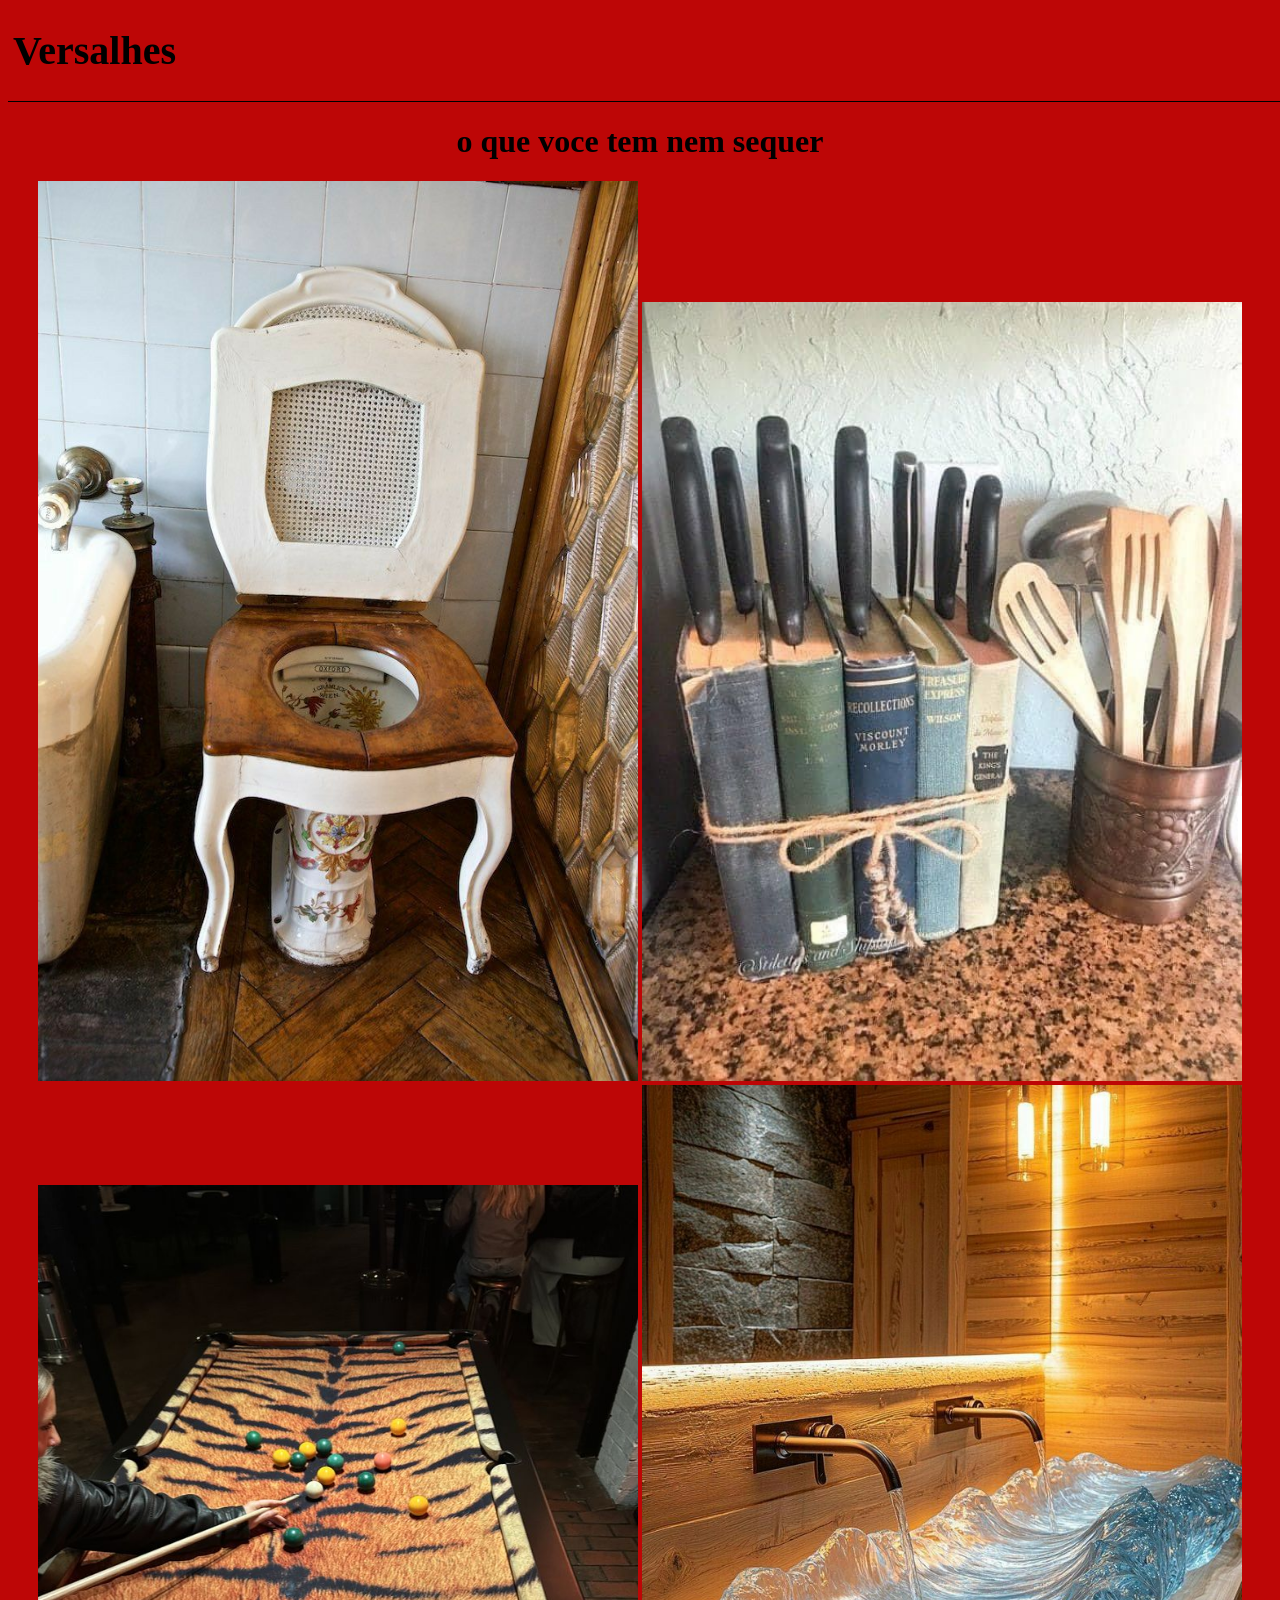
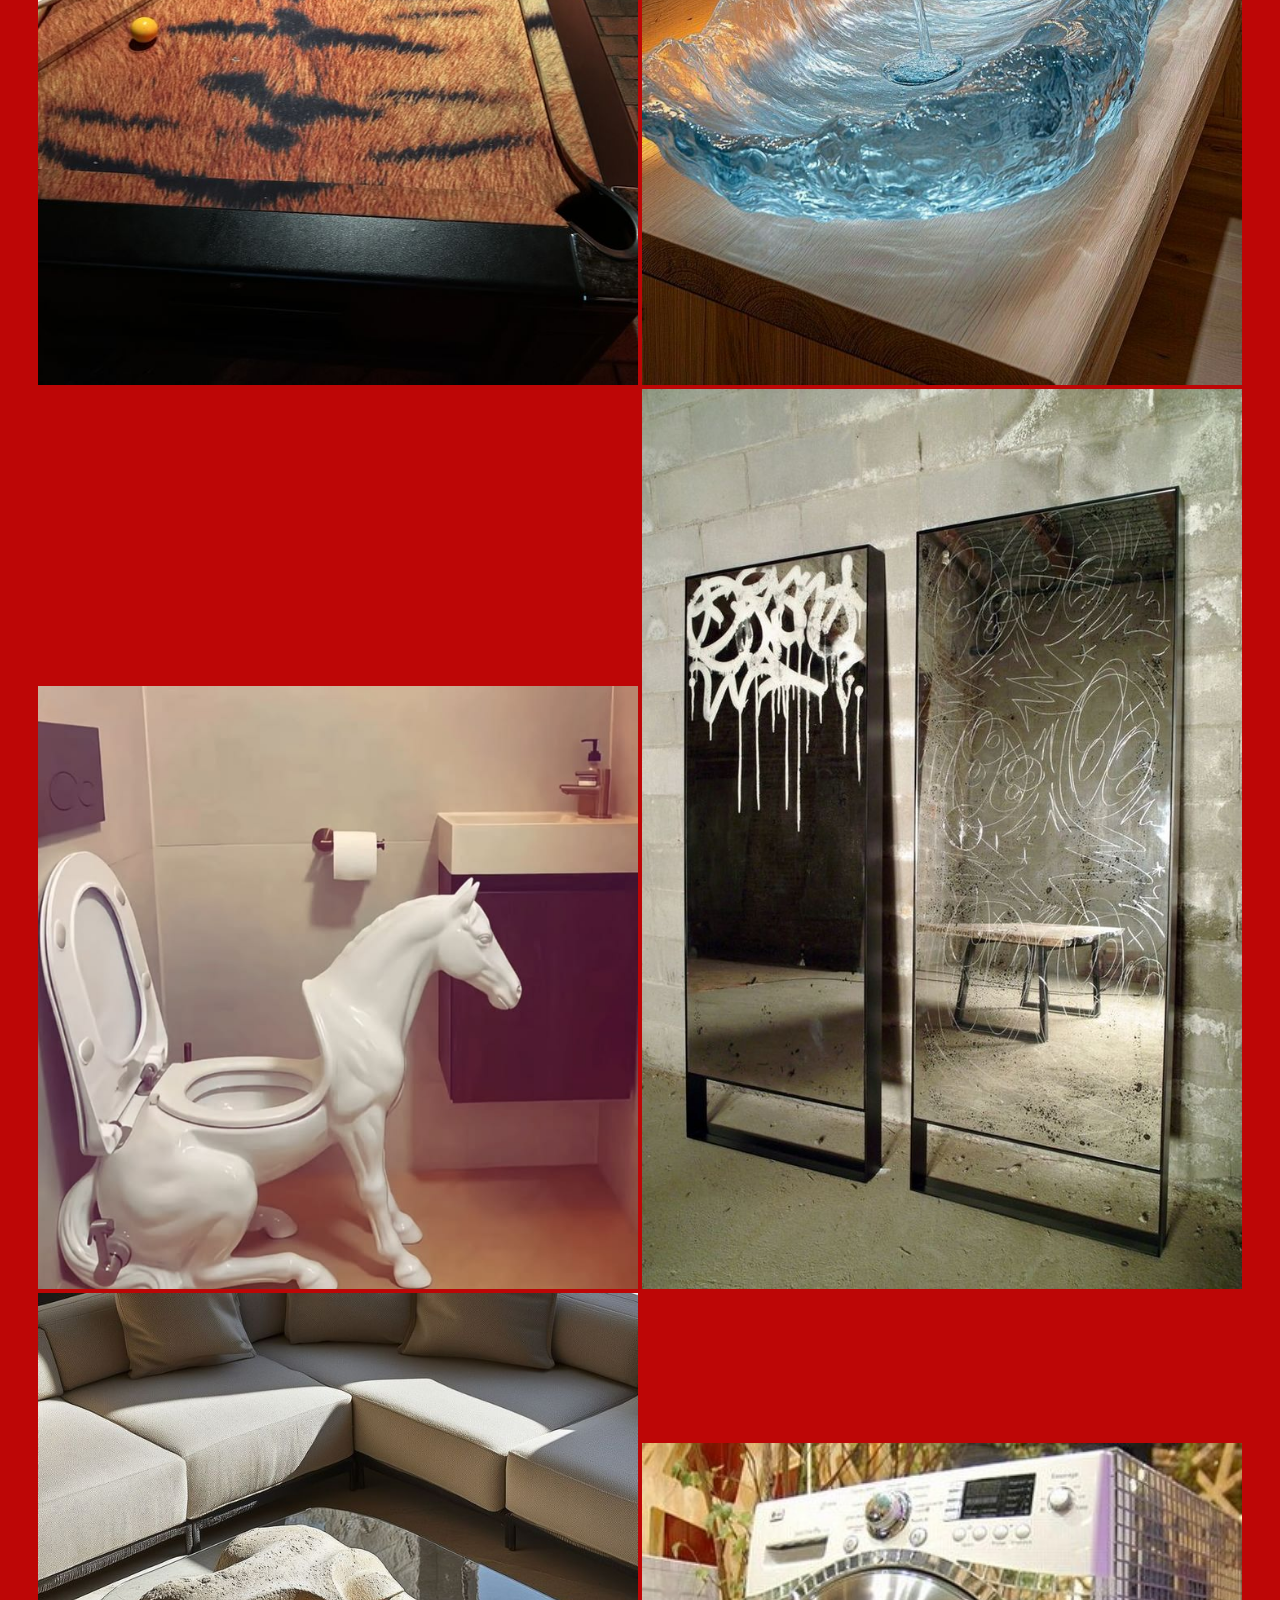
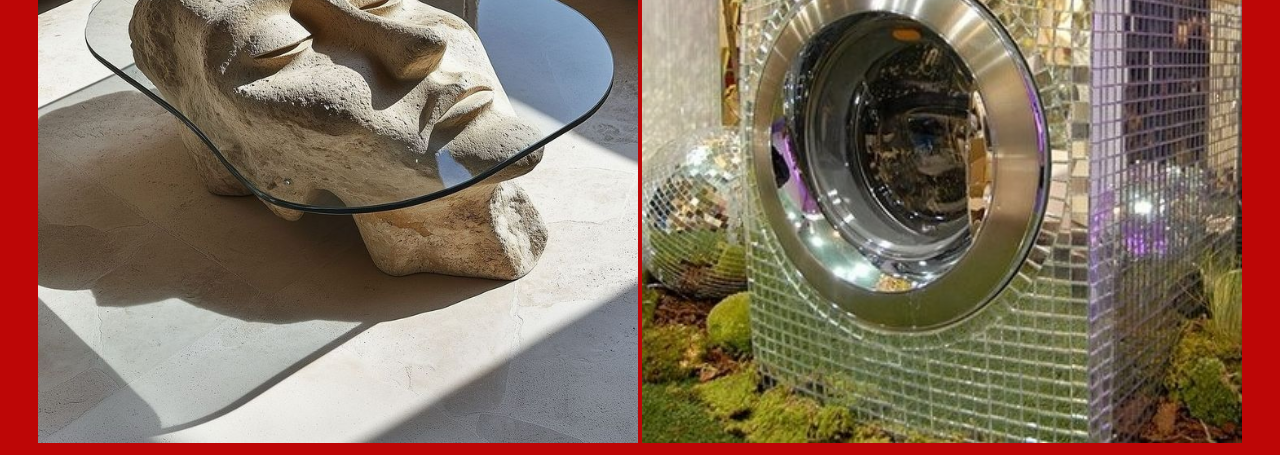
==== index.html @ f7c622b6 "first commit" ====
<!DOCTYPE html>
<html lang="en">
<head>
    <meta charset="UTF-8">
    <meta name="viewport" content="width=device-width, initial-scale=1.0">
    <title>Versalhes</title>
    <link rel="stylesheet" href="style.css">
</head>
<body>
    <header>
        <h1>Versalhes</h1>
    </header>
    <center>
        <div class="linha">
        .
        </div>
        <P>
            <h1>o que voce tem nem sequer</h1>
        </P>
        <div>
        <img src="imgs\357402920437497308.jpg" alt="Versalhes" width="600">
        <img src="imgs\483574078758620272.jpg" alt="Versalhes" width="600">
        <img src="imgs\663788432617917166.jpg" alt="Versalhes" width="600">
        <img src="imgs\717550153174707702.jpg" alt="Versalhes" width="600">
        <img src="imgs\782359766566450103.jpg" alt="Versalhes" width="600">
        <img src="imgs\1102889396216728831.jpg" alt="Versalhes" width="600">
        <img src="imgs\1120129738599600483.jpg" alt="Versalhes" width="600">
        <img src="imgs\Blingy dryer.jpg" alt="Versalhes" width="600">
        </div>
    </center>
    <script src="script.js"></script>
</body>
</html>
---- style.css ----
body {
    background-color: #bd0606;
}

header {
    background-color: #bd0606;
    margin-left: 5px;
    font-size: 20px;
}

.linha {
    background-color: #000000;
    font-size: 1px;
    width: 200%;
}
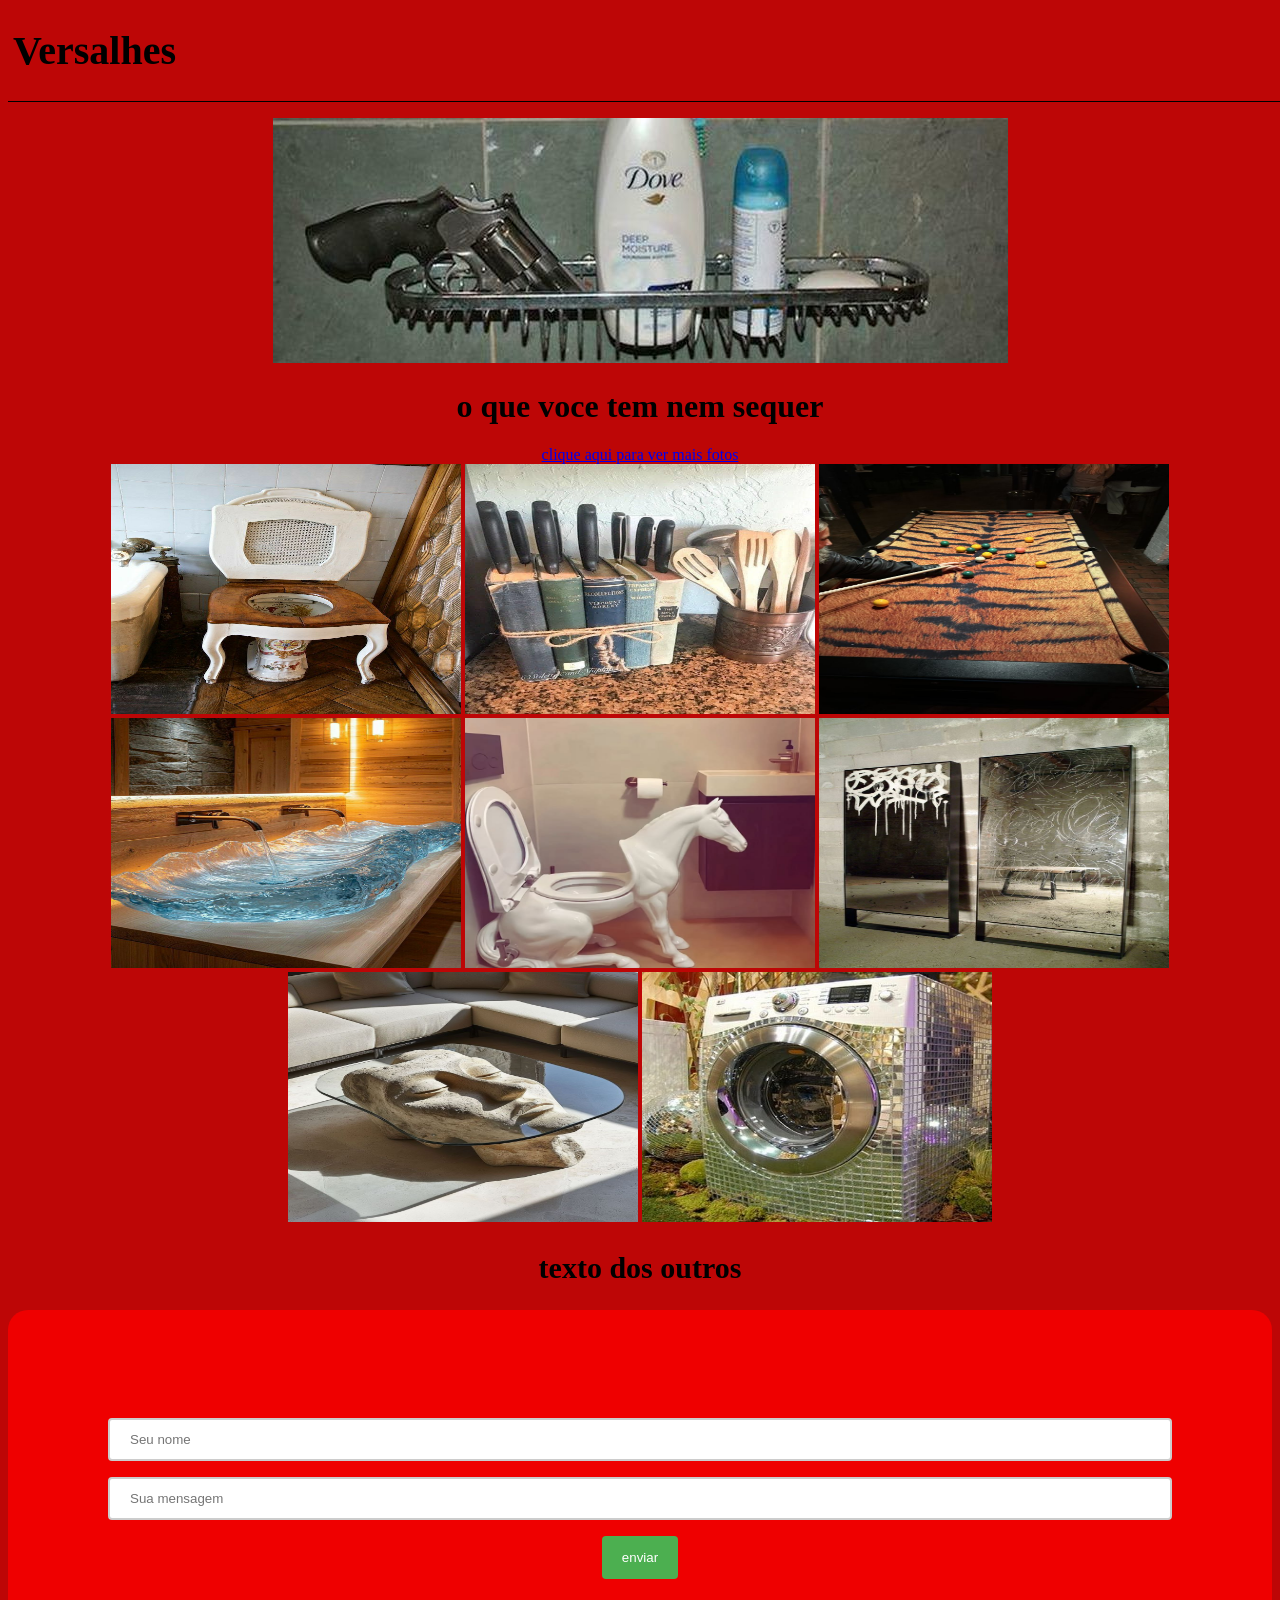
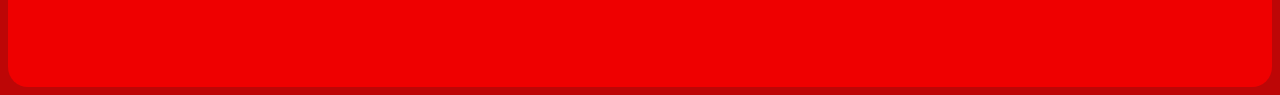
==== commit ee5f3021: "feat: blog brabo" ====
--- a/index.html
+++ b/index.html
@@ -14,20 +14,36 @@
         <div class="linha">
         .
         </div>
+        <p>
+        <img src="imgs\baixados (2).jpg" alt="Versalhes" width="735" height="245"> 
+        </p>
         <P>
             <h1>o que voce tem nem sequer</h1>
         </P>
+
+        <a href="#blog" target="_blank">clique aqui para ver mais fotos</a>
         <div>
-        <img src="imgs\357402920437497308.jpg" alt="Versalhes" width="600">
-        <img src="imgs\483574078758620272.jpg" alt="Versalhes" width="600">
-        <img src="imgs\663788432617917166.jpg" alt="Versalhes" width="600">
-        <img src="imgs\717550153174707702.jpg" alt="Versalhes" width="600">
-        <img src="imgs\782359766566450103.jpg" alt="Versalhes" width="600">
-        <img src="imgs\1102889396216728831.jpg" alt="Versalhes" width="600">
-        <img src="imgs\1120129738599600483.jpg" alt="Versalhes" width="600">
-        <img src="imgs\Blingy dryer.jpg" alt="Versalhes" width="600">
+        <img src="imgs\357402920437497308.jpg" alt="Versalhes" width="350" height="250">
+        <img src="imgs\483574078758620272.jpg" alt="Versalhes" width="350" height="250">
+        <img src="imgs\663788432617917166.jpg" alt="Versalhes" width="350" height="250">
+        <img src="imgs\717550153174707702.jpg" alt="Versalhes" width="350" height="250">
+        <img src="imgs\782359766566450103.jpg" alt="Versalhes" width="350" height="250">
+        <img src="imgs\1102889396216728831.jpg" alt="Versalhes" width="350" height="250">
+        <img src="imgs\1120129738599600483.jpg" alt="Versalhes" width="350" height="250">
+        <img src="imgs\Blingy dryer.jpg" alt="Versalhes" width="350" height="250">
         </div>
     </center>
+
+    <div class="blog">
+        <div class="mensege">
+            <h2>texto dos outros</h2>
+        </div>
+        <div class="camp_user">
+            <input type="text" placeholder="Seu nome">
+            <input type="text" placeholder="Sua mensagem">
+            <button>enviar</button>
+        </div>
+    </div>
     <script src="script.js"></script>
 </body>
 </html>
--- a/style.css
+++ b/style.css
@@ -12,4 +12,36 @@
     background-color: #000000;
     font-size: 1px;
     width: 200%;
+}
+
+.blog {
+    text-align: center;
+    font-size: 20px;
+}
+
+.camp_user {
+    background-color: #ef0000;
+    font-size: 20px;
+    text-align: center;
+    padding: 100px;
+    border-radius: 20px;
+}
+
+input[type="text"] {
+    width: 100%;
+    padding: 12px 20px;
+    margin: 8px 0;
+    box-sizing: border-box;
+    border: 2px solid #ccc;
+    border-radius: 4px;
+}
+
+button {
+    background-color: #4CAF50;
+    color: white;
+    padding: 14px 20px;
+    margin: 8px 0;
+    border: none;
+    border-radius: 4px;
+    cursor: pointer;
 }
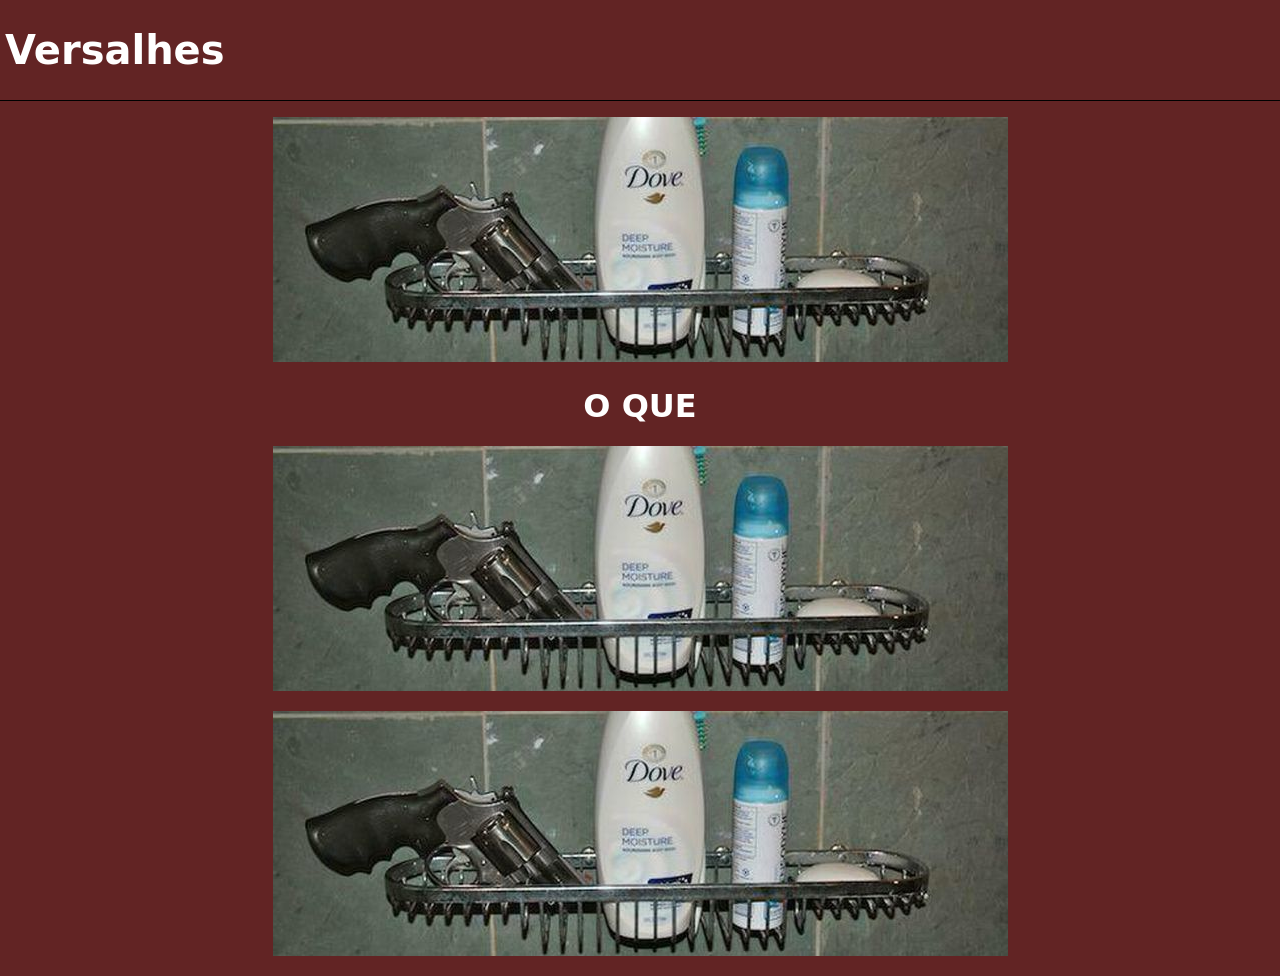
==== commit 3a17e26b: "feat: uno" ====
--- a/index.html
+++ b/index.html
@@ -18,32 +18,10 @@
         <img src="imgs\baixados (2).jpg" alt="Versalhes" width="735" height="245"> 
         </p>
         <P>
-            <h1>o que voce tem nem sequer</h1>
+            <h1>O QUE</h1>
         </P>
-
-        <a href="#blog" target="_blank">clique aqui para ver mais fotos</a>
-        <div>
-        <img src="imgs\357402920437497308.jpg" alt="Versalhes" width="350" height="250">
-        <img src="imgs\483574078758620272.jpg" alt="Versalhes" width="350" height="250">
-        <img src="imgs\663788432617917166.jpg" alt="Versalhes" width="350" height="250">
-        <img src="imgs\717550153174707702.jpg" alt="Versalhes" width="350" height="250">
-        <img src="imgs\782359766566450103.jpg" alt="Versalhes" width="350" height="250">
-        <img src="imgs\1102889396216728831.jpg" alt="Versalhes" width="350" height="250">
-        <img src="imgs\1120129738599600483.jpg" alt="Versalhes" width="350" height="250">
-        <img src="imgs\Blingy dryer.jpg" alt="Versalhes" width="350" height="250">
-        </div>
-    </center>
-
-    <div class="blog">
-        <div class="mensege">
-            <h2>texto dos outros</h2>
-        </div>
-        <div class="camp_user">
-            <input type="text" placeholder="Seu nome">
-            <input type="text" placeholder="Sua mensagem">
-            <button>enviar</button>
-        </div>
-    </div>
-    <script src="script.js"></script>
-</body>
+        <a href="imagens.html" target="_blank"><img src="imgs\baixados (2).jpg" alt="Versalhes" width="735" height="245"></a>
+        <p>
+        <a href="blog.html" target="_blank"><img src="imgs\baixados (2).jpg" alt="Versalhes" width="735" height="245"></a></p>
+    </body>
 </html>
--- a/style.css
+++ b/style.css
@@ -1,9 +1,12 @@
 body {
-    background-color: #bd0606;
+    background-color: #622424;
+    color: #ffffff;
+    font-family: system-ui, -apple-system, BlinkMacSystemFont, 'Segoe UI', Roboto, Oxygen, Ubuntu, Cantarell, 'Open Sans', 'Helvetica Neue', sans-serif;
+    margin: 0;
+    padding: 0;
 }
 
 header {
-    background-color: #bd0606;
     margin-left: 5px;
     font-size: 20px;
 }
@@ -44,4 +47,23 @@
     border: none;
     border-radius: 4px;
     cursor: pointer;
+}
+div {
+    display: flex;
+    flex-wrap: wrap;
+    justify-content: center;
+    gap: 10px;
+    background-color: #7d0a60;
+}
+.imagem {
+    width: 320px;
+    height: 250px;
+    object-fit: cover;
+    border-radius: 10px;
+}
+a {
+    color: #184c80;
+    padding: 10px 20px;
+    text-decoration: none;
+    border-radius: 4px;
 }
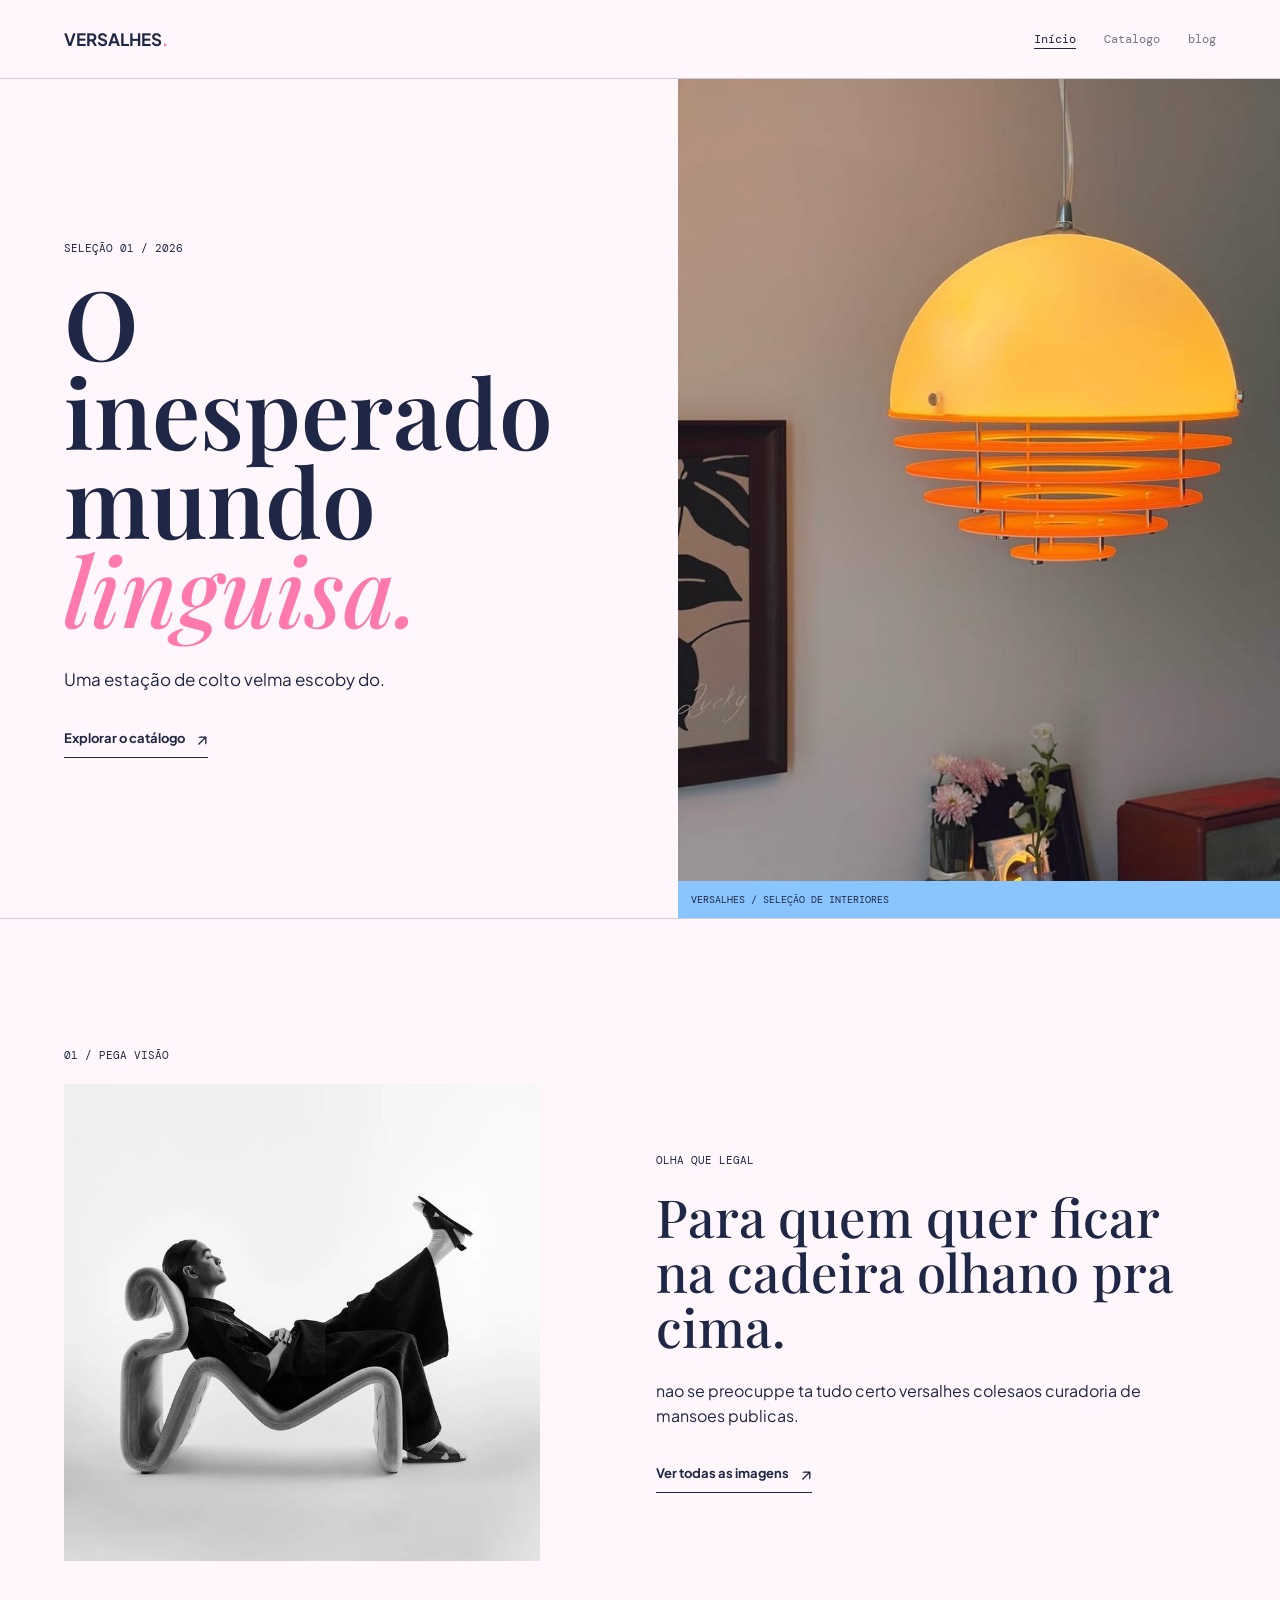
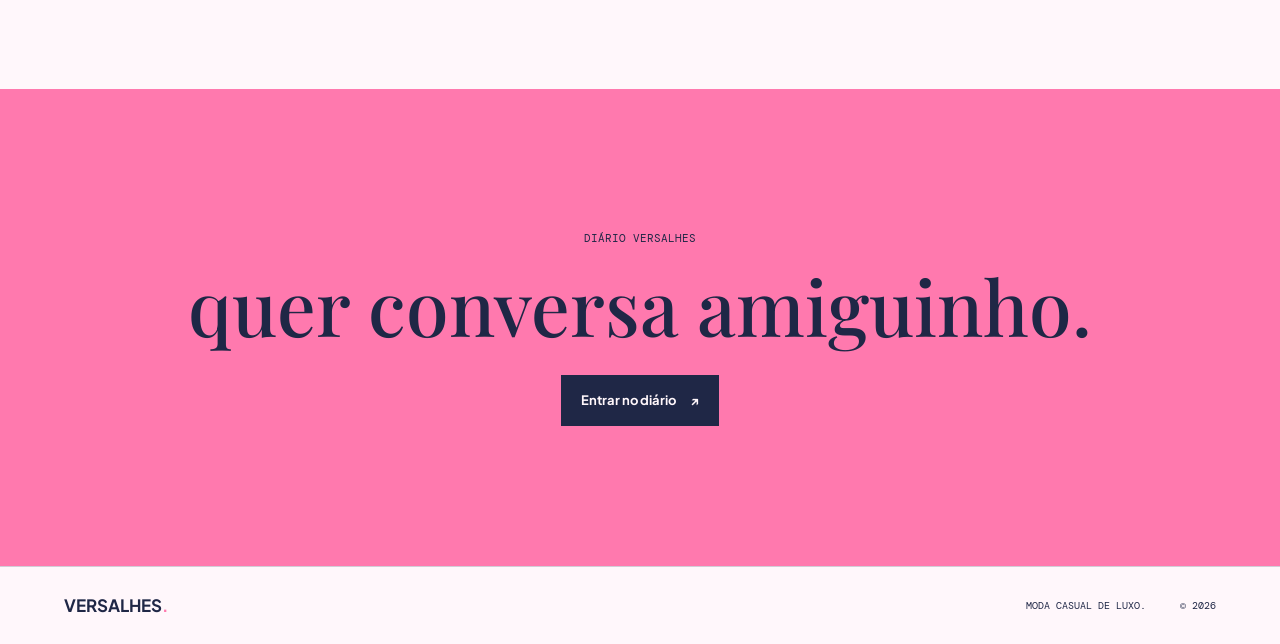
==== commit 14f220c0: "imght comt" ====
--- a/index.html
+++ b/index.html
@@ -1,27 +1,63 @@
 <!DOCTYPE html>
-<html lang="en">
+<html lang="pt-BR">
 <head>
     <meta charset="UTF-8">
     <meta name="viewport" content="width=device-width, initial-scale=1.0">
-    <title>Versalhes</title>
+    <meta name="description" content="Versalhes: curadoria de imagens, objetos e interiores com personalidade.">
+    <title>Versalhes | Curadoria visual</title>
+    <link rel="preconnect" href="https://fonts.googleapis.com">
+    <link rel="preconnect" href="https://fonts.gstatic.com" crossorigin>
+    <link href="https://fonts.googleapis.com/css2?family=DM+Mono:wght@400;500&family=Playfair+Display:ital,wght@0,500;0,600;0,700;1,500&family=Plus+Jakarta+Sans:wght@400;500;600;700&display=swap" rel="stylesheet">
     <link rel="stylesheet" href="style.css">
 </head>
 <body>
-    <header>
-        <h1>Versalhes</h1>
+    <header class="site-header">
+        <a class="brand" href="index.html" aria-label="Versalhes, página inicial">VERSALHES<span>.</span></a>
+        <nav aria-label="Navegação principal">
+            <a class="active" href="index.html">Início</a>
+            <a href="imagens.html">Catalogo</a>
+            <a href="blog.html">blog</a>
+        </nav>
     </header>
-    <center>
-        <div class="linha">
-        .
-        </div>
-        <p>
-        <img src="imgs\baixados (2).jpg" alt="Versalhes" width="735" height="245"> 
-        </p>
-        <P>
-            <h1>O QUE</h1>
-        </P>
-        <a href="imagens.html" target="_blank"><img src="imgs\baixados (2).jpg" alt="Versalhes" width="735" height="245"></a>
-        <p>
-        <a href="blog.html" target="_blank"><img src="imgs\baixados (2).jpg" alt="Versalhes" width="735" height="245"></a></p>
-    </body>
+
+    <main>
+        <section class="hero">
+            <div class="hero-copy">
+                <p class="eyebrow">Seleção 01 / 2026</p>
+                <h1>O inesperado<br>mundo <em>linguisa.</em></h1>
+                <p class="intro">Uma estação de colto velma escoby do.</p>
+                <a class="text-link" href="imagens.html">Explorar o catálogo <span aria-hidden="true">↗</span></a>
+            </div>
+            <figure class="hero-image">
+                <img src="imgs\1132655375050023724.jpg" alt="Ambiente da seleção Versalhes">
+                <figcaption>Versalhes / Seleção de interiores</figcaption>
+            </figure>
+        </section>
+
+        <section class="feature-section" aria-labelledby="manifesto-title">
+            <div class="section-label">01 / pega visão</div>
+            <div class="feature-grid">
+                <figure class="square-image"><img src="imgs/284993482665241405.jpg" alt="Objeto decorativo em um ambiente colorido"></figure>
+                <div class="feature-copy">
+                    <p class="eyebrow">olha que legal</p>
+                    <h2 id="manifesto-title">Para quem quer ficar na cadeira olhano pra cima.</h2>
+                    <p>nao se preocuppe ta tudo certo versalhes colesaos curadoria de mansoes publicas.</p>
+                    <a class="text-link" href="imagens.html">Ver todas as imagens <span aria-hidden="true">↗</span></a>
+                </div>
+            </div>
+        </section>
+
+        <section class="journal-callout">
+            <p class="eyebrow">Diário Versalhes</p>
+            <h2>quer conversa amiguinho.</h2>
+            <a class="button" href="blog.html">Entrar no diário <span aria-hidden="true">↗</span></a>
+        </section>
+    </main>
+
+    <footer class="site-footer">
+        <a class="brand" href="index.html">VERSALHES<span>.</span></a>
+        <p>moda casual de luxo.</p>
+        <p>© 2026</p>
+    </footer>
+</body>
 </html>
--- a/style.css
+++ b/style.css
@@ -1,69 +1,99 @@
-body {
-    background-color: #622424;
-    color: #ffffff;
-    font-family: system-ui, -apple-system, BlinkMacSystemFont, 'Segoe UI', Roboto, Oxygen, Ubuntu, Cantarell, 'Open Sans', 'Helvetica Neue', sans-serif;
-    margin: 0;
-    padding: 0;
+:root {
+    --ink: #1f2746;
+    --paper: #fff7fb;
+    --blue: #8bc5ff;
+    --pink: #ff79ae;
+    --line: rgba(31, 39, 70, 0.2);
+    --serif: "Playfair Display", Georgia, serif;
+    --sans: "Plus Jakarta Sans", Arial, sans-serif;
+    --mono: "DM Mono", monospace;
 }
 
-header {
-    margin-left: 5px;
-    font-size: 20px;
+* { box-sizing: border-box; }
+html { scroll-behavior: smooth; }
+body { margin: 0; background: var(--paper); color: var(--ink); font-family: var(--sans); font-size: 16px; line-height: 1.55; }
+img { display: block; max-width: 100%; }
+a { color: inherit; }
+
+.site-header { display: flex; align-items: center; justify-content: space-between; min-height: 79px; padding: 0 5vw; border-bottom: 1px solid var(--line); }
+.brand { color: var(--ink); font-family: var(--sans); font-size: 17px; font-weight: 700; letter-spacing: 0; text-decoration: none; }
+.brand span { color: var(--pink); }
+nav { display: flex; gap: 28px; }
+nav a { color: rgba(31, 39, 70, 0.62); font-family: var(--mono); font-size: 12px; text-decoration: none; }
+nav a:hover, nav a.active { color: var(--ink); text-decoration: underline; text-underline-offset: 5px; }
+
+.hero { display: grid; grid-template-columns: 1.06fr 0.94fr; min-height: calc(100vh - 79px); }
+.hero-copy { align-self: center; padding: 8vw 5vw; }
+.eyebrow, .section-label { margin: 0 0 20px; font-family: var(--mono); font-size: 11px; letter-spacing: 0; text-transform: uppercase; }
+.hero h1, .page-heading h1 { max-width: 700px; margin: 0; font-family: var(--serif); font-size: clamp(54px, 7.5vw, 112px); font-weight: 600; letter-spacing: 0; line-height: 0.93; }
+h1 em, h2 em { color: var(--pink); font-weight: 500; }
+.intro { max-width: 400px; margin: 32px 0; font-size: 17px; }
+.text-link { display: inline-flex; gap: 12px; align-items: center; border-bottom: 1px solid var(--ink); font-size: 13px; font-weight: 700; padding-bottom: 5px; text-decoration: none; }
+.text-link span { font-size: 18px; font-weight: 400; }
+.hero-image { display: flex; flex-direction: column; margin: 0; min-height: 420px; background: var(--blue); }
+.hero-image img { flex: 1; height: calc(100% - 42px); object-fit: cover; }
+figcaption { padding: 11px 13px; font-family: var(--mono); font-size: 10px; text-transform: uppercase; }
+
+.feature-section { padding: 10vw 5vw; border-top: 1px solid var(--line); }
+.feature-grid { display: grid; grid-template-columns: minmax(250px, 0.85fr) minmax(300px, 1fr); gap: clamp(42px, 9vw, 150px); align-items: center; max-width: 1160px; margin: 0 auto; }
+.square-image { margin: 0; aspect-ratio: 1; overflow: hidden; }
+.square-image img { height: 100%; width: 100%; object-fit: cover; }
+.feature-copy h2, .message-form-wrap h2 { max-width: 620px; margin: 0; font-family: var(--serif); font-size: clamp(34px, 4.1vw, 58px); font-weight: 500; letter-spacing: 0; line-height: 1.04; }
+.feature-copy > p:not(.eyebrow) { max-width: 520px; margin: 26px 0 30px; }
+.journal-callout { padding: clamp(72px, 11vw, 150px) 5vw; background: var(--pink); text-align: center; }
+.journal-callout h2 { margin: 0 auto 32px; font-family: var(--serif); font-size: clamp(44px, 6vw, 86px); font-weight: 500; letter-spacing: 0; line-height: 1; }
+.button, button { display: inline-flex; align-items: center; gap: 14px; justify-content: center; border: 1px solid var(--ink); border-radius: 0; background: var(--ink); color: var(--paper); cursor: pointer; font-family: var(--sans); font-size: 13px; font-weight: 700; padding: 14px 19px; text-decoration: none; transition: background 160ms ease, color 160ms ease, transform 160ms ease; }
+.button:hover, button:hover { background: var(--blue); color: var(--ink); transform: translateY(-2px); }
+.site-footer { display: grid; grid-template-columns: 1fr auto auto; gap: 34px; align-items: center; padding: 25px 5vw; border-top: 1px solid var(--line); }
+.site-footer p { margin: 0; font-family: var(--mono); font-size: 10px; text-transform: uppercase; }
+
+.catalog-page, .journal-page { padding: 6vw 5vw 9vw; }
+.page-heading { max-width: 700px; margin-bottom: 70px; }
+.page-heading > p:last-child { margin: 22px 0 0; font-size: 17px; }
+.gallery { display: grid; grid-template-columns: repeat(12, 1fr); gap: clamp(16px, 2.5vw, 34px); max-width: 1280px; margin: 0 auto; }
+.gallery-item { grid-column: span 5; margin: 0; align-self: start; overflow: hidden; }
+.gallery-item:nth-child(3n + 2) { grid-column: 7 / span 6; margin-top: 11vw; }
+.gallery-item:nth-child(3n) { grid-column: 2 / span 5; }
+.gallery-item img { width: 100%; max-height: 660px; object-fit: cover; transition: transform 300ms ease; }
+.gallery-item:hover img { transform: scale(1.025); }
+.gallery-item figcaption { border-bottom: 1px solid var(--line); padding-left: 0; }
+
+.journal-heading { margin-bottom: 64px; }
+.journal-layout { display: grid; grid-template-columns: minmax(300px, 1fr) minmax(300px, 0.85fr); gap: clamp(48px, 10vw, 150px); max-width: 1180px; margin: 0 auto; }
+.message-form-wrap { padding: 42px; background: var(--blue); }
+.message-form-wrap h2 { font-size: clamp(30px, 3.1vw, 45px); }
+form { display: grid; margin-top: 38px; }
+label { margin: 0 0 8px; font-family: var(--mono); font-size: 11px; text-transform: uppercase; }
+input, textarea { width: 100%; margin: 0 0 22px; border: 0; border-bottom: 1px solid rgba(31, 39, 70, 0.65); border-radius: 0; outline: 0; background: transparent; color: var(--ink); font: 16px var(--sans); padding: 10px 0; resize: vertical; }
+input:focus, textarea:focus { border-color: var(--pink); }
+input::placeholder, textarea::placeholder { color: rgba(31, 39, 70, 0.55); }
+form button { justify-self: start; }
+.form-status { min-height: 22px; margin: 13px 0 0; font-size: 13px; }
+.message-list-heading { display: flex; justify-content: space-between; border-bottom: 1px solid var(--ink); }
+.message-list-heading span { font-family: var(--mono); font-size: 11px; }
+.empty-messages { margin: 0; padding: 29px 0; border-bottom: 1px solid var(--line); color: rgba(31, 39, 70, 0.65); font-family: var(--serif); font-size: 21px; line-height: 1.3; }
+.message-card { margin: 0; padding: 29px 0; border-bottom: 1px solid var(--line); }
+.message-card p { margin: 0; font-family: var(--serif); font-size: 24px; line-height: 1.25; }
+.message-card footer { display: flex; justify-content: space-between; margin-top: 22px; font-family: var(--mono); font-size: 10px; text-transform: uppercase; }
+
+@media (max-width: 720px) {
+    .site-header { min-height: 68px; padding: 0 20px; }
+    .brand { font-size: 15px; }
+    nav { gap: 15px; }
+    nav a { font-size: 10px; }
+    .hero { grid-template-columns: 1fr; }
+    .hero-copy { padding: 78px 20px 56px; }
+    .intro { font-size: 15px; }
+    .hero-image { min-height: 335px; }
+    .feature-section, .catalog-page, .journal-page { padding: 70px 20px; }
+    .feature-grid, .journal-layout { grid-template-columns: 1fr; gap: 42px; }
+    .feature-copy h2 { font-size: 38px; }
+    .journal-callout { padding: 75px 20px; }
+    .site-footer { grid-template-columns: 1fr; gap: 7px; padding: 24px 20px; }
+    .page-heading { margin-bottom: 45px; }
+    .gallery { display: grid; grid-template-columns: 1fr 1fr; gap: 24px 14px; }
+    .gallery-item, .gallery-item:nth-child(3n + 2), .gallery-item:nth-child(3n) { grid-column: auto; margin-top: 0; }
+    .gallery-item:nth-child(3n + 2) { margin-top: 44px; }
+    .gallery-item figcaption { font-size: 8px; }
+    .message-form-wrap { padding: 28px 22px; }
 }
-
-.linha {
-    background-color: #000000;
-    font-size: 1px;
-    width: 200%;
-}
-
-.blog {
-    text-align: center;
-    font-size: 20px;
-}
-
-.camp_user {
-    background-color: #ef0000;
-    font-size: 20px;
-    text-align: center;
-    padding: 100px;
-    border-radius: 20px;
-}
-
-input[type="text"] {
-    width: 100%;
-    padding: 12px 20px;
-    margin: 8px 0;
-    box-sizing: border-box;
-    border: 2px solid #ccc;
-    border-radius: 4px;
-}
-
-button {
-    background-color: #4CAF50;
-    color: white;
-    padding: 14px 20px;
-    margin: 8px 0;
-    border: none;
-    border-radius: 4px;
-    cursor: pointer;
-}
-div {
-    display: flex;
-    flex-wrap: wrap;
-    justify-content: center;
-    gap: 10px;
-    background-color: #7d0a60;
-}
-.imagem {
-    width: 320px;
-    height: 250px;
-    object-fit: cover;
-    border-radius: 10px;
-}
-a {
-    color: #184c80;
-    padding: 10px 20px;
-    text-decoration: none;
-    border-radius: 4px;
-}
